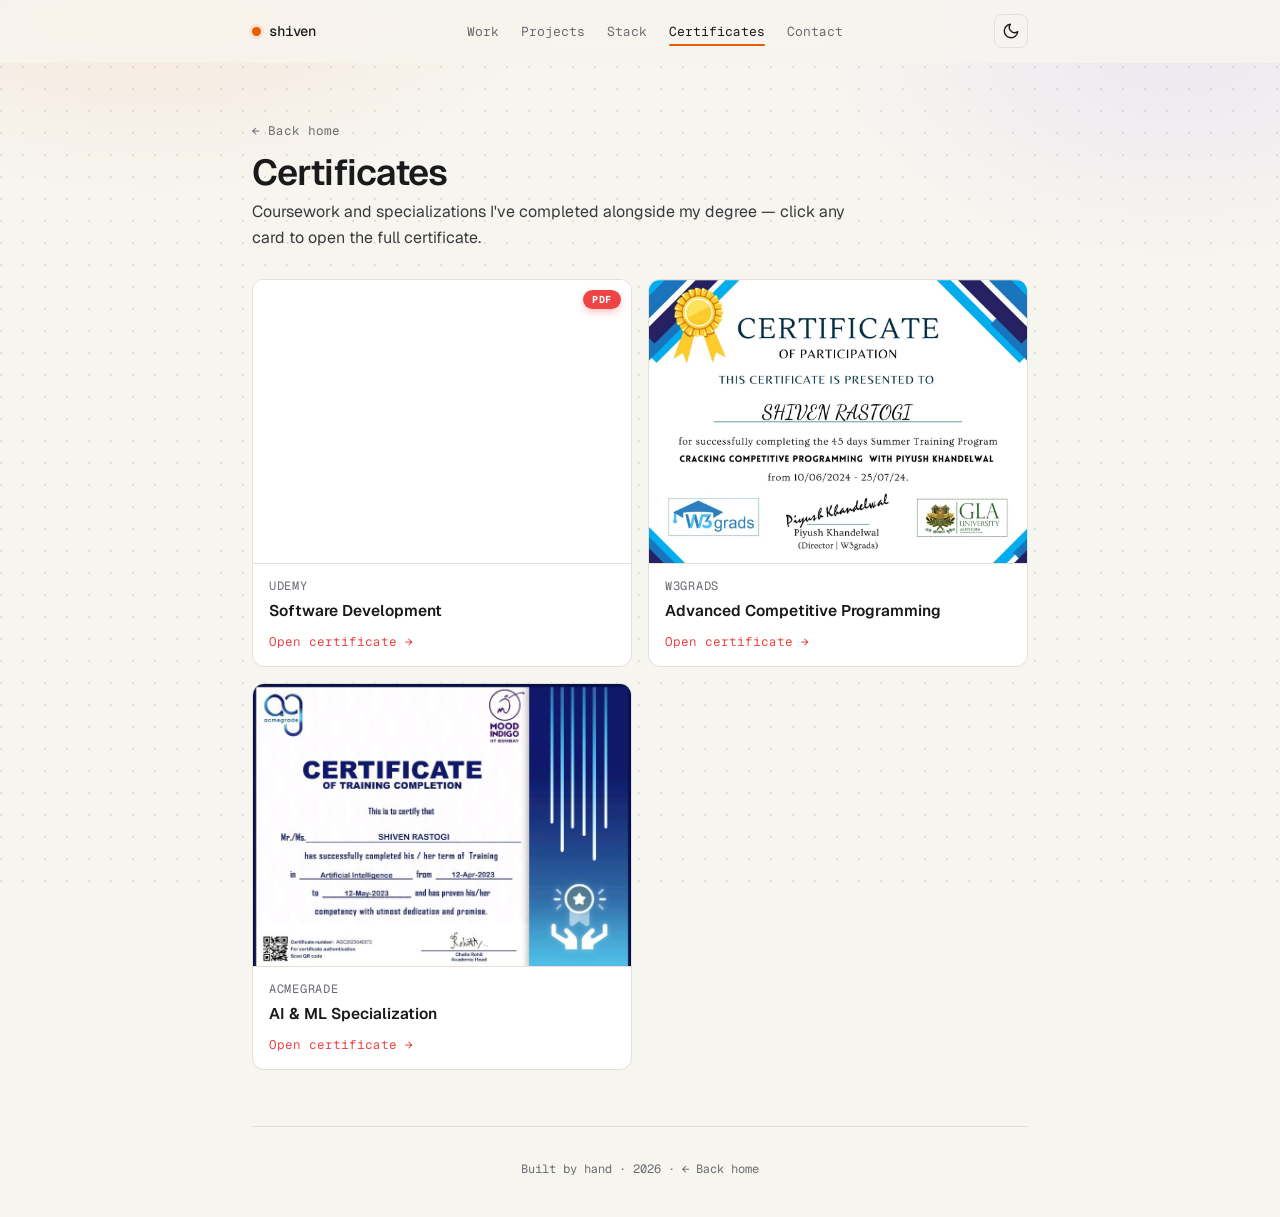
==== certifications.html @ 36516e18 "Base Portfolio Created" ====
<!doctype html>
<html lang="en">
<head>
  <meta charset="utf-8" />
  <meta name="viewport" content="width=device-width, initial-scale=1" />
  <title>Certificates — Shiven Rastogi</title>
  <meta name="description" content="Certificates earned by Shiven Rastogi." />
  <meta name="theme-color" content="#0c0c0e" />

  <link rel="icon" href="data:image/svg+xml,%3Csvg xmlns='http://www.w3.org/2000/svg' viewBox='0 0 64 64'%3E%3Crect width='64' height='64' rx='14' fill='%23e85d04'/%3E%3Ctext x='32' y='43' text-anchor='middle' font-family='-apple-system,Segoe UI,sans-serif' font-size='36' font-weight='700' fill='white'%3ES%3C/text%3E%3C/svg%3E" />

  <style>
    html { background-color: #f7f5f0; color-scheme: light; }
    html[data-theme="dark"] { background-color: #0c0c0e; color-scheme: dark; }
    body { visibility: hidden; }
    html.ready body { visibility: visible; }
  </style>
  <script>
    (function () {
      try {
        var saved = localStorage.getItem('shiven.theme');
        var sys = window.matchMedia('(prefers-color-scheme: dark)').matches;
        document.documentElement.setAttribute('data-theme', saved || (sys ? 'dark' : 'light'));
      } catch (e) {}
    })();
  </script>

  <link rel="preconnect" href="https://fonts.googleapis.com" />
  <link rel="preconnect" href="https://fonts.gstatic.com" crossorigin />
  <link href="https://fonts.googleapis.com/css2?family=Geist:wght@400;500;600;700&family=Geist+Mono:wght@400;500&display=swap" rel="stylesheet" />

  <link rel="stylesheet" href="styles.css" />
</head>
<body data-page="certifications">
  <a class="skip-link" href="#main">Skip to content</a>

  <header class="topbar">
    <div class="wrap-wide topbar-inner">
      <a class="brand" href="index.html" aria-label="Home">
        <span class="brand-dot" aria-hidden="true"></span>
        <span>shiven</span>
      </a>
      <nav id="topnav" class="topnav" aria-label="Primary">
        <a href="index.html#work">Work</a>
        <a href="projects.html">Projects</a>
        <a href="index.html#stack">Stack</a>
        <a href="certifications.html" class="active">Certificates</a>
        <a href="contact.html">Contact</a>
      </nav>
      <div class="topbar-end">
        <button id="navToggle" class="nav-toggle" aria-label="Toggle menu" aria-expanded="false" aria-controls="topnav" title="Menu">
          <svg class="icon-burger" viewBox="0 0 24 24" width="18" height="18" fill="none" stroke="currentColor" stroke-width="1.8" stroke-linecap="round" stroke-linejoin="round" aria-hidden="true"><line x1="3" y1="6" x2="21" y2="6"/><line x1="3" y1="12" x2="21" y2="12"/><line x1="3" y1="18" x2="21" y2="18"/></svg>
          <svg class="icon-close" viewBox="0 0 24 24" width="18" height="18" fill="none" stroke="currentColor" stroke-width="1.8" stroke-linecap="round" stroke-linejoin="round" aria-hidden="true"><line x1="18" y1="6" x2="6" y2="18"/><line x1="6" y1="6" x2="18" y2="18"/></svg>
        </button>
        <button id="themeToggle" class="theme-toggle" aria-label="Toggle theme">
          <svg class="icon-sun" viewBox="0 0 24 24" width="18" height="18" fill="none" stroke="currentColor" stroke-width="1.8" stroke-linecap="round" stroke-linejoin="round" aria-hidden="true"><circle cx="12" cy="12" r="4"/><path d="M12 2v2M12 20v2M4.93 4.93l1.41 1.41M17.66 17.66l1.41 1.41M2 12h2M20 12h2M4.93 19.07l1.41-1.41M17.66 6.34l1.41-1.41"/></svg>
          <svg class="icon-moon" viewBox="0 0 24 24" width="18" height="18" fill="none" stroke="currentColor" stroke-width="1.8" stroke-linecap="round" stroke-linejoin="round" aria-hidden="true"><path d="M21 12.79A9 9 0 1 1 11.21 3a7 7 0 0 0 9.79 9.79z"/></svg>
        </button>
      </div>
    </div>
  </header>

  <main id="main" class="wrap-wide">
    <section class="page-head">
      <a class="crumb" href="index.html">← Back home</a>
      <h1>Certificates</h1>
      <p class="lede">Coursework and specializations I've completed alongside my degree — click any card to open the full certificate.</p>
    </section>

    <section class="s-certs">
      <div class="cert-grid">

        <a class="cert-card reveal" href="Resume%26Certificates/Shiven--Udemy--SD.pdf" target="_blank" rel="noopener">
          <div class="cert-thumb cert-thumb-pdf">
            <iframe src="Resume%26Certificates/Shiven--Udemy--SD.pdf#toolbar=0&navpanes=0&scrollbar=0&view=FitH&page=1" title="Software Development certificate preview" tabindex="-1" aria-hidden="true"></iframe>
            <span class="cert-thumb-cover" aria-hidden="true"></span>
            <span class="cert-badge">PDF</span>
          </div>
          <div class="cert-body">
            <span class="cert-issuer">Udemy</span>
            <h3 class="cert-name">Software Development</h3>
            <span class="cert-link">Open certificate →</span>
          </div>
        </a>

        <a class="cert-card reveal" href="Resume%26Certificates/Shiven--W3Grads--CP.jpg" target="_blank" rel="noopener">
          <div class="cert-thumb">
            <img src="Resume%26Certificates/Shiven--W3Grads--CP.jpg" alt="W3Grads Advanced Competitive Programming certificate" loading="lazy"/>
          </div>
          <div class="cert-body">
            <span class="cert-issuer">W3Grads</span>
            <h3 class="cert-name">Advanced Competitive Programming</h3>
            <span class="cert-link">Open certificate →</span>
          </div>
        </a>

        <a class="cert-card reveal" href="Resume%26Certificates/Shiven--Acmegrade--ML.jpeg" target="_blank" rel="noopener">
          <div class="cert-thumb">
            <img src="Resume%26Certificates/Shiven--Acmegrade--ML.jpeg" alt="Acmegrade AI & ML Specialization certificate" loading="lazy"/>
          </div>
          <div class="cert-body">
            <span class="cert-issuer">Acmegrade</span>
            <h3 class="cert-name">AI &amp; ML Specialization</h3>
            <span class="cert-link">Open certificate →</span>
          </div>
        </a>

      </div>
    </section>

    <footer class="footer">
      <p>Built by hand · <span id="year"></span> · <a href="index.html">← Back home</a></p>
    </footer>
  </main>

  <div id="toast" class="toast" role="status" aria-live="polite"></div>
  <script src="script.js" defer></script>
</body>
</html>
---- styles.css ----
/* =========================================================
   Shiven Rastogi — portfolio
   Minimal, multi-page, color-conscious.
   ========================================================= */

:root {
  /* light theme */
  --bg:           #f7f5f0;
  --bg-soft:      #efece4;
  --fg:           #1a1a1d;
  --fg-soft:      #3a3a40;
  --muted:        #6b6b73;
  --rule:         #e3e0d7;
  --card:         #ffffff;
  --accent:       #e85d04;          /* warm coral-orange */
  --accent-soft:  rgba(232, 93, 4, 0.10);
  --selection:    rgba(232, 93, 4, 0.22);

  /* section accent palette */
  --c-about:      #e85d04;
  --c-work:       #3b82f6;          /* blue */
  --c-projects:   #10b981;          /* emerald */
  --c-stack:      #8b5cf6;          /* violet */
  --c-edu:        #ec4899;          /* pink */
  --c-achv:       #f59e0b;          /* amber */
  --c-gh:         #06b6d4;          /* cyan */
  --c-certs:      #ef4444;          /* red */
  --c-contact:    #14b8a6;          /* teal */

  --shadow-sm:    0 1px 0 rgba(0,0,0,0.04), 0 8px 20px -16px rgba(0,0,0,0.10);
  --shadow-md:    0 1px 0 rgba(0,0,0,0.04), 0 18px 36px -24px rgba(0,0,0,0.18);

  --font-sans:    'Geist', system-ui, -apple-system, 'Segoe UI', Roboto, sans-serif;
  --font-mono:    'Geist Mono', ui-monospace, SFMono-Regular, Menlo, monospace;

  --maxw:         720px;
  --maxw-wide:    820px;
  --radius:       12px;
  --t:            180ms cubic-bezier(.2,.7,.2,1);
}

html[data-theme="dark"] {
  --bg:           #0c0c0e;
  --bg-soft:      #15151a;
  --fg:           #f4f4f5;
  --fg-soft:      #d4d4d8;
  --muted:        #8b8b93;
  --rule:         #232327;
  --card:         #16161b;
  --accent:       #ff7a2a;
  --accent-soft:  rgba(255, 122, 42, 0.14);
  --selection:    rgba(255, 122, 42, 0.28);
}

* { box-sizing: border-box; }

html, body {
  margin: 0;
  padding: 0;
  background: var(--bg);
  color: var(--fg);
  font-family: var(--font-sans);
  font-feature-settings: "ss01", "cv11";
  -webkit-font-smoothing: antialiased;
  text-rendering: optimizeLegibility;
  scroll-behavior: smooth;
}

/* textured background: soft dotted grid + colored radial blobs in hero area */
body {
  background-image:
    radial-gradient(ellipse 700px 420px at 12% -6%, color-mix(in srgb, var(--c-about) 11%, transparent), transparent 60%),
    radial-gradient(ellipse 600px 380px at 92% 4%, color-mix(in srgb, var(--c-stack) 9%, transparent), transparent 60%),
    radial-gradient(circle at 1px 1px, var(--rule) 1px, transparent 1px);
  background-size: auto, auto, 22px 22px;
  background-attachment: fixed, fixed, fixed;
  background-position: top left, top right, 0 0;
}
html[data-theme="dark"] body {
  background-image:
    radial-gradient(ellipse 720px 420px at 10% -8%, color-mix(in srgb, var(--c-about) 14%, transparent), transparent 60%),
    radial-gradient(ellipse 640px 380px at 95% 6%, color-mix(in srgb, var(--c-stack) 12%, transparent), transparent 60%),
    radial-gradient(circle at 1px 1px, rgba(255,255,255,0.04) 1px, transparent 1px);
  background-size: auto, auto, 22px 22px;
  background-attachment: fixed, fixed, fixed;
}

::selection { background: var(--selection); color: var(--fg); }
img { max-width: 100%; display: block; }
a { color: inherit; text-decoration: none; }

.wrap     { max-width: var(--maxw);      margin: 0 auto; padding: 0 22px; }
.wrap-wide{ max-width: var(--maxw-wide); margin: 0 auto; padding: 0 22px; }

.skip-link {
  position: absolute; top: -40px; left: 8px;
  background: var(--accent); color: #fff;
  padding: 6px 10px; border-radius: 6px; font-size: 13px;
  z-index: 100;
}
.skip-link:focus { top: 8px; }

/* =========================================================
   topbar
   ========================================================= */
.topbar {
  position: sticky; top: 0; z-index: 50;
  background: color-mix(in srgb, var(--bg) 82%, transparent);
  backdrop-filter: saturate(160%) blur(12px);
  -webkit-backdrop-filter: saturate(160%) blur(12px);
  border-bottom: 1px solid transparent;
  transition: border-color var(--t), background var(--t);
}
.topbar.scrolled { border-bottom-color: var(--rule); }
.topbar-inner {
  display: flex; align-items: center; justify-content: space-between;
  padding-top: 14px; padding-bottom: 14px;
  gap: 18px;
}
.brand {
  display: inline-flex; align-items: center; gap: 8px;
  font-family: var(--font-mono); font-size: 14px; font-weight: 500;
  letter-spacing: -0.01em;
  color: var(--fg);
}
.brand-dot {
  width: 9px; height: 9px; border-radius: 50%;
  background: var(--accent);
  box-shadow: 0 0 0 3px var(--accent-soft);
}
.topnav {
  display: flex; gap: 22px;
  font-family: var(--font-mono); font-size: 13px;
  color: var(--muted);
}
.topnav a {
  position: relative;
  transition: color var(--t);
}
.topnav a:hover, .topnav a.active { color: var(--fg); }
.topnav a.active::after {
  content: ""; position: absolute; left: 0; right: 0; bottom: -6px;
  height: 2px; background: var(--accent); border-radius: 2px;
}

.topbar-end {
  display: flex;
  align-items: center;
  gap: 8px;
}
.theme-toggle,
.nav-toggle {
  width: 34px; height: 34px;
  display: inline-grid; place-items: center;
  background: transparent;
  border: 1px solid var(--rule);
  border-radius: 8px;
  color: var(--fg);
  cursor: pointer;
  transition: background var(--t), border-color var(--t), transform var(--t);
}
.theme-toggle:hover,
.nav-toggle:hover { background: var(--bg-soft); border-color: color-mix(in srgb, var(--fg) 20%, var(--rule)); }
.theme-toggle:active,
.nav-toggle:active { transform: scale(0.96); }
.theme-toggle .icon-sun  { display: none; }
.theme-toggle .icon-moon { display: block; }
html[data-theme="dark"] .theme-toggle .icon-sun  { display: block; }
html[data-theme="dark"] .theme-toggle .icon-moon { display: none; }

.nav-toggle { display: none; }
.nav-toggle .icon-close { display: none; }
.nav-toggle[aria-expanded="true"] .icon-burger { display: none; }
.nav-toggle[aria-expanded="true"] .icon-close { display: block; }

@media (max-width: 600px) {
  .nav-toggle { display: inline-grid; }
  .topnav {
    display: none;
    position: fixed;
    top: 60px;
    left: 0; right: 0;
    flex-direction: column;
    gap: 0;
    padding: 14px 22px 22px;
    font-size: 14px;
    background: color-mix(in srgb, var(--bg) 96%, transparent);
    backdrop-filter: saturate(160%) blur(14px);
    -webkit-backdrop-filter: saturate(160%) blur(14px);
    border-bottom: 1px solid var(--rule);
    box-shadow: 0 18px 36px -16px rgba(0,0,0,0.18);
    z-index: 49;
    animation: navDrop 200ms cubic-bezier(.2,.7,.2,1);
  }
  .topnav.open { display: flex; }
  .topnav a {
    padding: 14px 4px;
    color: var(--fg);
    font-size: 15px;
    border-bottom: 1px solid var(--rule);
  }
  .topnav a:last-child { border-bottom: 0; }
  .topnav a.active { color: var(--accent); }
  .topnav a.active::after { display: none; }
}
@keyframes navDrop {
  from { opacity: 0; transform: translateY(-6px); }
  to   { opacity: 1; transform: translateY(0); }
}

/* =========================================================
   hero
   ========================================================= */
.hero { padding: 56px 0 24px; }
.hero-row {
  display: flex; align-items: center; gap: 18px;
  margin-bottom: 18px;
}
.avatar {
  width: 86px; height: 86px; border-radius: 50%;
  border: 1px solid var(--rule);
  background: var(--bg-soft);
  object-fit: cover;
  transition: transform var(--t);
  box-shadow: 0 0 0 4px color-mix(in srgb, var(--accent) 8%, transparent);
}
.avatar:hover { transform: rotate(-3deg) scale(1.02); }
.hero-meta h1 {
  margin: 0 0 4px;
  font-family: var(--font-sans);
  font-size: clamp(30px, 4.4vw, 40px);
  font-weight: 600;
  letter-spacing: -0.025em;
  line-height: 1.05;
}
.hero-tag {
  margin: 0 0 6px;
  color: var(--fg-soft);
  font-size: 15.5px;
  line-height: 1.5;
}
.hero-tag em {
  font-style: normal;
  color: var(--accent);
  font-weight: 500;
}
.hero-loc {
  margin: 0;
  font-family: var(--font-mono);
  font-size: 12.5px;
  color: var(--muted);
  line-height: 1.6;
}
.status-live {
  display: inline-block;
  vertical-align: middle;
  margin-right: 7px;
  width: 7px; height: 7px; border-radius: 50%;
  background: #22c55e;
  box-shadow: 0 0 0 3px rgba(34, 197, 94, 0.18);
}
.hero-loc .ilink { white-space: nowrap; }

.hero-actions {
  list-style: none; padding: 0; margin: 18px 0 0;
  display: flex; flex-wrap: wrap; gap: 8px;
}
.btn {
  display: inline-flex; align-items: center; gap: 8px;
  padding: 8px 14px;
  border-radius: 999px;
  font-size: 13.5px;
  font-weight: 500;
  border: 1px solid var(--rule);
  background: var(--card);
  color: var(--fg);
  cursor: pointer;
  transition: background var(--t), border-color var(--t), transform var(--t), color var(--t);
}
.btn:hover { border-color: color-mix(in srgb, var(--fg) 30%, var(--rule)); transform: translateY(-1px); }
.btn:active { transform: translateY(0); }
.btn.primary {
  background: var(--fg);
  color: var(--bg);
  border-color: var(--fg);
}
.btn.primary:hover {
  background: var(--accent);
  border-color: var(--accent);
  color: #fff;
}
.btn.ghost { background: transparent; }
.btn.ghost:hover { background: var(--bg-soft); }

@media (max-width: 540px) {
  .hero-actions { gap: 6px; flex-wrap: nowrap; }
  .hero-actions .btn {
    padding: 8px 12px;
    font-size: 12.5px;
    gap: 6px;
  }
  .hero-actions .btn-icon {
    padding: 8px;
    width: 36px; height: 36px;
    justify-content: center;
  }
  .hero-actions .btn-icon .btn-label { display: none; }
}
@media (max-width: 360px) {
  .hero-actions .btn { padding: 7px 10px; font-size: 12px; }
}

/* =========================================================
   sections
   ========================================================= */
.rule {
  border: 0;
  border-top: 1px solid var(--rule);
  margin: 52px 0;
}
.section { scroll-margin-top: 80px; }
.sect-head {
  display: flex; align-items: baseline; justify-content: space-between;
  margin-bottom: 20px;
  gap: 12px;
}
.sect-head h2 {
  font-family: var(--font-sans);
  font-size: 18px;
  font-weight: 600;
  letter-spacing: -0.015em;
  margin: 0;
  color: var(--fg);
  display: inline-flex; align-items: center; gap: 10px;
}
.sect-head h2::before {
  content: "";
  width: 9px; height: 9px; border-radius: 50%;
  background: var(--sect-color, var(--accent));
  box-shadow: 0 0 0 3px color-mix(in srgb, var(--sect-color, var(--accent)) 18%, transparent);
}
.sect-meta {
  font-family: var(--font-mono);
  font-size: 12px;
  color: var(--muted);
}
.sect-meta a { color: var(--muted); }
.sect-meta a:hover { color: var(--fg); }

/* per-section accent */
.s-about     { --sect-color: var(--c-about); }
.s-work      { --sect-color: var(--c-work); }
.s-projects  { --sect-color: var(--c-projects); }
.s-stack     { --sect-color: var(--c-stack); }
.s-edu       { --sect-color: var(--c-edu); }
.s-achv      { --sect-color: var(--c-achv); }
.s-gh        { --sect-color: var(--c-gh); }
.s-certs     { --sect-color: var(--c-certs); }
.s-contact   { --sect-color: var(--c-contact); }

/* =========================================================
   about
   ========================================================= */
.about-body p {
  margin: 0 0 14px;
  font-size: 16px;
  line-height: 1.75;
  color: var(--fg-soft);
}
.about-body p:last-child { margin-bottom: 0; }
.about-body strong { color: var(--fg); font-weight: 600; }
.about-greet {
  font-size: 18px;
  font-weight: 600;
  color: var(--fg);
  margin-bottom: 14px !important;
}

/* =========================================================
   entries (work / projects / education)
   ========================================================= */
.entry {
  display: grid;
  grid-template-columns: 46px 1fr;
  gap: 14px;
  padding: 14px 0;
  border-radius: var(--radius);
  transition: background var(--t);
}
.entry + .entry { border-top: 1px dashed var(--rule); padding-top: 18px; margin-top: 4px; }

/* CRISP company / project marker (styled initial, no blur) */
.mark {
  width: 40px; height: 40px;
  border-radius: 10px;
  background: var(--mark-bg, var(--bg-soft));
  border: 1px solid var(--rule);
  color: var(--mark-fg, var(--accent));
  display: inline-grid; place-items: center;
  font-family: var(--font-mono);
  font-weight: 600;
  font-size: 16px;
  letter-spacing: -0.02em;
  position: relative;
  overflow: hidden;
  box-shadow: var(--shadow-sm);
}
.mark.has-img img {
  width: 100%; height: 100%;
  object-fit: cover;
}
.mark .mark-letter { z-index: 1; }
.m-nile     { --mark-bg: #1e3a8a;       --mark-fg: #ffffff; }
.m-yantra   { --mark-bg: #5b21b6;       --mark-fg: #ffffff; }
.m-gla      { --mark-bg: #be123c;       --mark-fg: #ffffff; }
.m-host     { --mark-bg: #fef3c7;       --mark-fg: #b45309; }
.m-music    { --mark-bg: #ecfccb;       --mark-fg: #4d7c0f; }
.m-hack     { --mark-bg: #ede9fe;       --mark-fg: #6d28d9; }
.m-udemy    { --mark-bg: #f5e1ff;       --mark-fg: #a435f0; }
.m-w3       { --mark-bg: #dbeafe;       --mark-fg: #1d4ed8; }
.m-acme     { --mark-bg: #ffedd5;       --mark-fg: #c2410c; }
html[data-theme="dark"] .m-host  { --mark-bg: #422006; --mark-fg: #fbbf24; }
html[data-theme="dark"] .m-music { --mark-bg: #1a2e05; --mark-fg: #a3e635; }
html[data-theme="dark"] .m-hack  { --mark-bg: #2e1065; --mark-fg: #c4b5fd; }
html[data-theme="dark"] .m-udemy { --mark-bg: #3b0764; --mark-fg: #d8b4fe; }
html[data-theme="dark"] .m-w3    { --mark-bg: #1e3a8a; --mark-fg: #93c5fd; }
html[data-theme="dark"] .m-acme  { --mark-bg: #431407; --mark-fg: #fdba74; }

.entry-body { min-width: 0; }
.entry-head {
  display: flex; align-items: baseline; justify-content: space-between;
  gap: 12px; flex-wrap: wrap;
  margin-bottom: 4px;
}
.entry-head h3 {
  margin: 0;
  font-size: 15.5px;
  font-weight: 600;
  letter-spacing: -0.01em;
}
.entry-head .at {
  font-weight: 400;
  color: var(--muted);
}
.entry-head .when {
  font-family: var(--font-mono);
  font-size: 12px;
  color: var(--muted);
  white-space: nowrap;
}
.entry-body p {
  margin: 4px 0 0;
  color: var(--fg-soft);
  font-size: 14.5px;
  line-height: 1.65;
}
.entry-body .role-meta {
  font-family: var(--font-mono);
  font-size: 12.5px;
  color: var(--muted);
  margin-top: 2px;
}
.entry.compact { padding: 8px 0; }

/* =========================================================
   inline links
   ========================================================= */
.ilink {
  color: var(--fg);
  text-decoration: none;
  background-image: linear-gradient(var(--accent), var(--accent));
  background-position: 0 100%;
  background-repeat: no-repeat;
  background-size: 100% 1px;
  transition: background-size var(--t), color var(--t);
}
.ilink:hover {
  color: var(--accent);
  background-size: 100% 2px;
}
.ilink.ext {
  background: none;
  color: var(--muted);
  font-size: 0.85em;
  margin-left: 4px;
  padding: 0 4px;
  border-radius: 4px;
  transition: color var(--t), background var(--t);
}
.ilink.ext:hover { color: var(--accent); background: var(--accent-soft); }

.see-all {
  display: inline-flex; align-items: center; gap: 6px;
  font-family: var(--font-mono);
  font-size: 12.5px;
  color: var(--muted);
  transition: color var(--t), gap var(--t);
}
.see-all:hover { color: var(--fg); gap: 10px; }

/* =========================================================
   stack
   ========================================================= */
.stack-group + .stack-group { margin-top: 22px; }
.stack-title {
  font-family: var(--font-mono);
  font-size: 12px;
  font-weight: 500;
  color: var(--muted);
  margin: 0 0 10px;
  letter-spacing: 0.02em;
}
.logos {
  list-style: none; padding: 0; margin: 0;
  display: flex; flex-wrap: wrap; gap: 8px;
}
.logos li {
  display: inline-flex; align-items: center; gap: 8px;
  padding: 6px 12px;
  background: var(--card);
  border: 1px solid var(--rule);
  border-radius: 999px;
  font-size: 13px;
  color: var(--fg-soft);
  transition: border-color var(--t), color var(--t), transform var(--t), background var(--t);
}
.logos li:hover {
  border-color: color-mix(in srgb, var(--c-stack) 50%, var(--rule));
  color: var(--fg);
  transform: translateY(-1px);
  background: color-mix(in srgb, var(--c-stack) 6%, var(--card));
}
.logos img { width: 18px; height: 18px; }
.logos .text-logo {
  display: inline-grid; place-items: center;
  min-width: 26px; height: 16px; padding: 0 5px;
  border-radius: 4px;
  font-family: var(--font-mono);
  font-size: 9.5px;
  font-weight: 700;
  letter-spacing: 0.02em;
  color: #fff;
}
html[data-theme="dark"] .logos li img[src*="000000"],
html[data-theme="dark"] .logos li img[src*="181717"],
html[data-theme="dark"] .logos li img[src*="1C3C3C"] {
  filter: invert(1) hue-rotate(180deg) brightness(1.2);
}

.concepts {
  color: var(--fg-soft);
  font-size: 14.5px;
  line-height: 1.85;
  margin: 0;
}

/* =========================================================
   achievements
   ========================================================= */
.achv {
  list-style: none; padding: 0; margin: 0;
  display: flex; flex-direction: column; gap: 12px;
}
.achv li {
  display: flex; align-items: flex-start; gap: 12px;
  font-size: 14.5px;
  color: var(--fg-soft);
  line-height: 1.6;
  padding: 12px 14px;
  background: var(--card);
  border: 1px solid var(--rule);
  border-radius: var(--radius);
  transition: border-color var(--t), transform var(--t);
}
.achv li:hover {
  border-color: color-mix(in srgb, var(--c-achv) 50%, var(--rule));
  transform: translateY(-1px);
}
.achv .bullet {
  flex: none;
  width: 24px; height: 24px;
  border-radius: 6px;
  background: color-mix(in srgb, var(--c-achv) 14%, transparent);
  color: var(--c-achv);
  display: inline-grid; place-items: center;
  font-size: 11px;
}

/* =========================================================
   github chart
   ========================================================= */
.gh-chart {
  display: block;
  padding: 16px;
  background: var(--card);
  border: 1px solid var(--rule);
  border-radius: var(--radius);
  transition: border-color var(--t), transform var(--t);
}
.gh-chart:hover {
  border-color: color-mix(in srgb, var(--c-gh) 50%, var(--rule));
  transform: translateY(-1px);
}
.gh-chart img {
  width: 100%;
  height: auto;
}
html[data-theme="dark"] .gh-chart img {
  filter: invert(0.92) hue-rotate(180deg) brightness(0.95);
}

/* =========================================================
   contact (also used on contact.html)
   ========================================================= */
.contact-grid {
  display: grid;
  grid-template-columns: 1fr 1fr;
  gap: 12px;
}
@media (max-width: 560px) {
  .contact-grid { grid-template-columns: 1fr; }
}
.contact-card {
  display: grid;
  grid-template-columns: 40px 1fr;
  gap: 12px;
  align-items: center;
  padding: 14px 16px;
  background: var(--card);
  border: 1px solid var(--rule);
  border-radius: var(--radius);
  color: var(--fg);
  transition: border-color var(--t), transform var(--t), background var(--t);
}
.contact-card:hover {
  border-color: color-mix(in srgb, var(--card-color, var(--c-contact)) 60%, var(--rule));
  transform: translateY(-2px);
  background: color-mix(in srgb, var(--card-color, var(--c-contact)) 5%, var(--card));
}
.contact-card .ico {
  width: 38px; height: 38px;
  border-radius: 10px;
  display: inline-grid; place-items: center;
  background: color-mix(in srgb, var(--card-color, var(--c-contact)) 14%, transparent);
  color: var(--card-color, var(--c-contact));
}
.contact-card .k {
  font-family: var(--font-mono);
  font-size: 11.5px;
  color: var(--muted);
  text-transform: uppercase;
  letter-spacing: 0.06em;
  display: block;
}
.contact-card .v {
  font-size: 14.5px;
  font-weight: 500;
  color: var(--fg);
  word-break: break-word;
}
.cc-email   { --card-color: #14b8a6; }
.cc-phone   { --card-color: #f59e0b; }
.cc-gh      { --card-color: #6366f1; }
.cc-li      { --card-color: #0a66c2; }
.cc-resume  { --card-color: #e85d04; }

.contact-intro {
  font-size: 16px;
  line-height: 1.7;
  color: var(--fg-soft);
  margin: 0 0 22px;
}

/* =========================================================
   certifications page
   ========================================================= */
.cert-grid {
  display: grid;
  grid-template-columns: repeat(auto-fit, minmax(260px, 1fr));
  gap: 16px;
}
.cert-card {
  background: var(--card);
  border: 1px solid var(--rule);
  border-radius: var(--radius);
  overflow: hidden;
  transition: border-color var(--t), transform var(--t);
  display: flex; flex-direction: column;
}
.cert-card:hover {
  border-color: color-mix(in srgb, var(--c-certs) 50%, var(--rule));
  transform: translateY(-2px);
}
.cert-thumb {
  aspect-ratio: 4 / 3;
  background: var(--bg-soft);
  display: grid; place-items: center;
  overflow: hidden;
  border-bottom: 1px solid var(--rule);
  position: relative;
}
.cert-thumb img { width: 100%; height: 100%; object-fit: cover; }
.cert-pdf {
  font-family: var(--font-mono);
  font-size: 12px;
  color: var(--muted);
  display: inline-flex; align-items: center; gap: 8px;
}
.cert-thumb-pdf {
  background: #ffffff;
}
.cert-thumb-pdf iframe {
  position: absolute;
  inset: 0;
  width: 100%;
  height: 100%;
  border: 0;
  background: #ffffff;
  pointer-events: none;
  display: block;
}
.cert-thumb-cover {
  position: absolute;
  inset: 0;
  z-index: 2;
  cursor: pointer;
  background: transparent;
  transition: background var(--t);
}
.cert-card:hover .cert-thumb-cover {
  background: linear-gradient(180deg, transparent 60%, color-mix(in srgb, var(--c-certs) 12%, transparent));
}
.cert-badge {
  position: absolute;
  top: 10px;
  right: 10px;
  z-index: 3;
  background: var(--c-certs);
  color: #ffffff;
  font-family: var(--font-mono);
  font-size: 10px;
  font-weight: 700;
  padding: 3px 9px;
  border-radius: 999px;
  letter-spacing: 0.06em;
  box-shadow: 0 4px 10px -2px rgba(239, 68, 68, 0.4);
}
.cert-body {
  padding: 14px 16px 16px;
  display: flex; flex-direction: column; gap: 6px;
}
.cert-issuer {
  font-family: var(--font-mono);
  font-size: 12px;
  color: var(--muted);
  text-transform: uppercase;
  letter-spacing: 0.06em;
}
.cert-name {
  font-size: 15.5px;
  font-weight: 600;
  color: var(--fg);
  margin: 0;
}
.cert-link {
  margin-top: 6px;
  font-family: var(--font-mono);
  font-size: 12.5px;
  color: var(--c-certs);
  display: inline-flex; align-items: center; gap: 6px;
  transition: gap var(--t);
}
.cert-link:hover { gap: 10px; }

/* =========================================================
   projects page (detailed cards)
   ========================================================= */
.proj-list {
  display: flex; flex-direction: column; gap: 14px;
}
.proj-card {
  background: var(--card);
  border: 1px solid var(--rule);
  border-radius: var(--radius);
  padding: 20px;
  transition: border-color var(--t), transform var(--t);
}
.proj-card:hover {
  border-color: color-mix(in srgb, var(--c-projects) 50%, var(--rule));
  transform: translateY(-2px);
}
.proj-card-head {
  display: flex; align-items: center; justify-content: space-between;
  gap: 14px;
  margin-bottom: 8px;
}
.proj-card-title {
  display: flex; align-items: center; gap: 12px;
}
.proj-card-title h3 {
  margin: 0;
  font-size: 17px;
  font-weight: 600;
  letter-spacing: -0.01em;
}
.proj-tags {
  display: flex; flex-wrap: wrap; gap: 6px;
  margin: 10px 0 0;
}
.proj-tags span {
  font-family: var(--font-mono);
  font-size: 11.5px;
  color: var(--muted);
  background: var(--bg-soft);
  border: 1px solid var(--rule);
  border-radius: 999px;
  padding: 3px 9px;
}
.proj-card p {
  margin: 6px 0 0;
  font-size: 14.5px;
  line-height: 1.7;
  color: var(--fg-soft);
}
.proj-actions {
  display: flex; gap: 8px;
  margin-top: 14px;
}

/* =========================================================
   footer
   ========================================================= */
.footer {
  margin: 56px 0 40px;
  padding-top: 22px;
  border-top: 1px solid var(--rule);
  text-align: center;
  font-family: var(--font-mono);
  font-size: 12px;
  color: var(--muted);
}
.footer a { color: var(--muted); }
.footer a:hover { color: var(--fg); }

/* =========================================================
   reveal on scroll
   ========================================================= */
.reveal {
  opacity: 0;
  transform: translateY(10px);
  transition: opacity 600ms ease, transform 600ms cubic-bezier(.2,.7,.2,1);
}
.reveal.in { opacity: 1; transform: translateY(0); }
@media (prefers-reduced-motion: reduce) {
  *, *::before, *::after { transition: none !important; animation: none !important; }
  .reveal { opacity: 1; transform: none; }
  html { scroll-behavior: auto; }
}

/* =========================================================
   toast
   ========================================================= */
.toast {
  position: fixed;
  left: 50%;
  bottom: 28px;
  transform: translate(-50%, 12px);
  background: var(--fg);
  color: var(--bg);
  padding: 9px 16px;
  border-radius: 999px;
  font-size: 13px;
  font-family: var(--font-mono);
  opacity: 0;
  pointer-events: none;
  transition: opacity 220ms ease, transform 220ms ease;
  z-index: 200;
  box-shadow: var(--shadow-md);
}
.toast.show { opacity: 1; transform: translate(-50%, 0); }

/* =========================================================
   resume modal
   ========================================================= */
.modal-backdrop {
  position: fixed; inset: 0;
  background: rgba(8, 8, 12, 0.62);
  backdrop-filter: blur(8px) saturate(140%);
  -webkit-backdrop-filter: blur(8px) saturate(140%);
  z-index: 1000;
  display: flex; align-items: center; justify-content: center;
  padding: 24px;
  opacity: 0;
  pointer-events: none;
  transition: opacity 200ms ease;
}
.modal-backdrop.open {
  opacity: 1;
  pointer-events: auto;
}
.modal {
  width: 100%;
  max-width: 960px;
  height: min(90vh, 1100px);
  background: var(--bg);
  border: 1px solid var(--rule);
  border-radius: 16px;
  box-shadow: 0 40px 100px -30px rgba(0, 0, 0, 0.55);
  display: flex; flex-direction: column;
  overflow: hidden;
  transform: translateY(14px) scale(0.985);
  transition: transform 240ms cubic-bezier(.2,.7,.2,1);
}
.modal-backdrop.open .modal { transform: translateY(0) scale(1); }
.modal-head {
  display: flex; align-items: center; justify-content: space-between;
  gap: 12px;
  padding: 12px 14px 12px 18px;
  border-bottom: 1px solid var(--rule);
  background: var(--bg);
}
.modal-title {
  display: inline-flex; align-items: center; gap: 10px;
  font-size: 14px;
  font-weight: 600;
  color: var(--fg);
}
.modal-title .pdf-pill {
  display: inline-grid; place-items: center;
  background: color-mix(in srgb, var(--accent) 14%, transparent);
  color: var(--accent);
  font-family: var(--font-mono);
  font-size: 10.5px;
  padding: 2px 8px;
  border-radius: 999px;
  letter-spacing: 0.04em;
}
.modal-actions { display: inline-flex; gap: 8px; align-items: center; }
.modal-actions .btn { padding: 7px 12px; font-size: 13px; }
.modal-close {
  width: 34px; height: 34px;
  background: transparent;
  border: 1px solid var(--rule);
  border-radius: 8px;
  display: inline-grid; place-items: center;
  cursor: pointer;
  color: var(--fg);
  transition: background var(--t), border-color var(--t), transform var(--t);
}
.modal-close:hover {
  background: var(--bg-soft);
  border-color: color-mix(in srgb, var(--fg) 30%, var(--rule));
}
.modal-close:active { transform: scale(0.94); }
.modal-body {
  flex: 1;
  background: var(--bg-soft);
  overflow: hidden;
  position: relative;
}
.modal-body iframe,
.modal-body object {
  width: 100%; height: 100%;
  border: 0;
  display: block;
}
.modal-fallback {
  position: absolute; inset: 0;
  display: none;
  flex-direction: column; align-items: center; justify-content: center;
  gap: 12px;
  text-align: center;
  padding: 24px;
  color: var(--fg-soft);
  font-size: 14px;
}
body.modal-open { overflow: hidden; }

@media (max-width: 640px) {
  .modal { height: 92vh; border-radius: 14px; }
  .modal-actions .btn span.hide-sm { display: none; }
}

/* =========================================================
   page header (for sub-pages)
   ========================================================= */
.page-head {
  padding: 56px 0 28px;
}
.page-head .crumb {
  font-family: var(--font-mono);
  font-size: 12.5px;
  color: var(--muted);
  margin-bottom: 14px;
  display: inline-flex; align-items: center; gap: 6px;
  transition: gap var(--t);
}
.page-head .crumb:hover { gap: 10px; color: var(--fg); }
.page-head h1 {
  margin: 0 0 6px;
  font-size: clamp(28px, 4vw, 36px);
  font-weight: 600;
  letter-spacing: -0.025em;
  line-height: 1.1;
}
.page-head .lede {
  margin: 0;
  color: var(--fg-soft);
  font-size: 16px;
  line-height: 1.65;
  max-width: 56ch;
}
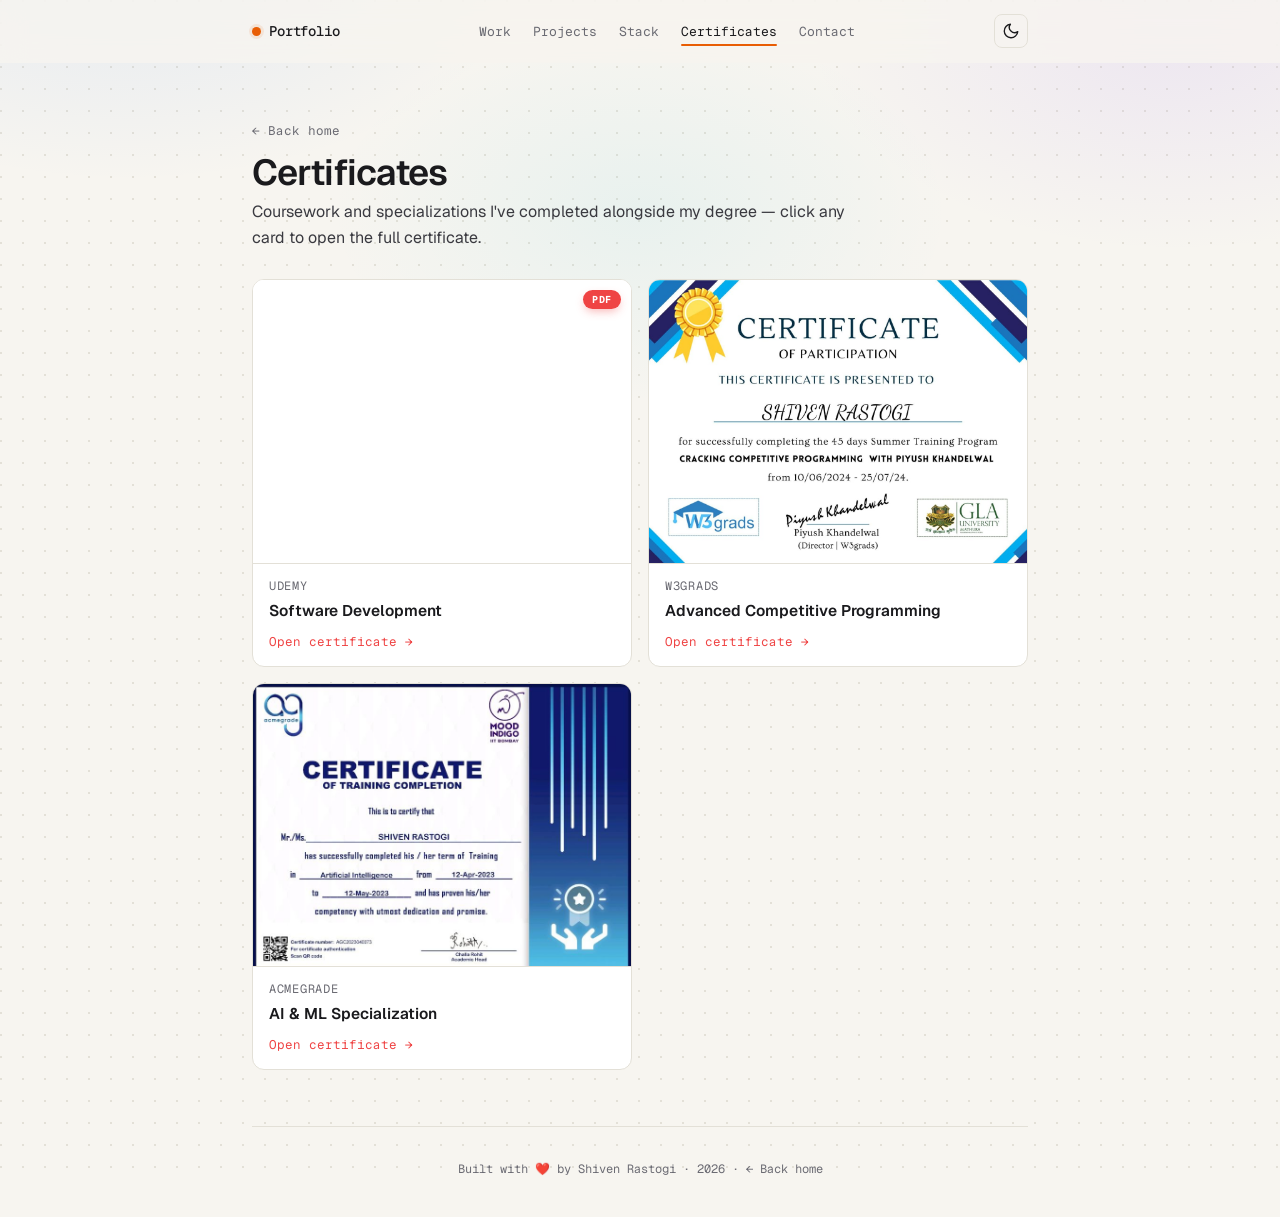
==== commit fa993fe0: "Update|Enhanced UX" ====
--- a/certifications.html
+++ b/certifications.html
@@ -5,16 +5,18 @@
   <meta name="viewport" content="width=device-width, initial-scale=1" />
   <title>Certificates — Shiven Rastogi</title>
   <meta name="description" content="Certificates earned by Shiven Rastogi." />
-  <meta name="theme-color" content="#0c0c0e" />
+  <meta name="theme-color" content="#0a1124" />
 
   <link rel="icon" href="data:image/svg+xml,%3Csvg xmlns='http://www.w3.org/2000/svg' viewBox='0 0 64 64'%3E%3Crect width='64' height='64' rx='14' fill='%23e85d04'/%3E%3Ctext x='32' y='43' text-anchor='middle' font-family='-apple-system,Segoe UI,sans-serif' font-size='36' font-weight='700' fill='white'%3ES%3C/text%3E%3C/svg%3E" />
 
   <style>
     html { background-color: #f7f5f0; color-scheme: light; }
-    html[data-theme="dark"] { background-color: #0c0c0e; color-scheme: dark; }
-    body { visibility: hidden; }
-    html.ready body { visibility: visible; }
+    html[data-theme="dark"] { background-color: #0a1124; color-scheme: dark; }
   </style>
+
+  <link rel="prefetch" href="index.html" />
+  <link rel="prefetch" href="projects.html" />
+  <link rel="prefetch" href="contact.html" />
   <script>
     (function () {
       try {
@@ -38,7 +40,7 @@
     <div class="wrap-wide topbar-inner">
       <a class="brand" href="index.html" aria-label="Home">
         <span class="brand-dot" aria-hidden="true"></span>
-        <span>shiven</span>
+        <span>Portfolio</span>
       </a>
       <nav id="topnav" class="topnav" aria-label="Primary">
         <a href="index.html#work">Work</a>
@@ -72,7 +74,7 @@
 
         <a class="cert-card reveal" href="Resume%26Certificates/Shiven--Udemy--SD.pdf" target="_blank" rel="noopener">
           <div class="cert-thumb cert-thumb-pdf">
-            <iframe src="Resume%26Certificates/Shiven--Udemy--SD.pdf#toolbar=0&navpanes=0&scrollbar=0&view=FitH&page=1" title="Software Development certificate preview" tabindex="-1" aria-hidden="true"></iframe>
+            <iframe src="Resume%26Certificates/Shiven--Udemy--SD.pdf#toolbar=0&navpanes=0&scrollbar=0&view=FitH&page=1" title="Software Development certificate preview" tabindex="-1" aria-hidden="true" loading="lazy"></iframe>
             <span class="cert-thumb-cover" aria-hidden="true"></span>
             <span class="cert-badge">PDF</span>
           </div>
@@ -109,7 +111,7 @@
     </section>
 
     <footer class="footer">
-      <p>Built by hand · <span id="year"></span> · <a href="index.html">← Back home</a></p>
+      <p>Built with ❤️ by Shiven Rastogi · <span id="year"></span> · <a href="index.html">← Back home</a></p>
     </footer>
   </main>
 
--- a/styles.css
+++ b/styles.css
@@ -40,16 +40,16 @@
 }
 
 html[data-theme="dark"] {
-  --bg:           #0c0c0e;
-  --bg-soft:      #15151a;
-  --fg:           #f4f4f5;
-  --fg-soft:      #d4d4d8;
-  --muted:        #8b8b93;
-  --rule:         #232327;
-  --card:         #16161b;
-  --accent:       #ff7a2a;
-  --accent-soft:  rgba(255, 122, 42, 0.14);
-  --selection:    rgba(255, 122, 42, 0.28);
+  --bg:           #0a1124;       /* deep navy */
+  --bg-soft:      #131c38;       /* elevated navy */
+  --fg:           #e8ecf6;
+  --fg-soft:      #c8d2e6;
+  --muted:        #8a96b0;
+  --rule:         #1f2a48;
+  --card:         #131c38;
+  --accent:       #ff8a3d;
+  --accent-soft:  rgba(255, 138, 61, 0.14);
+  --selection:    rgba(255, 138, 61, 0.28);
 }
 
 * { box-sizing: border-box; }
@@ -69,20 +69,23 @@
 /* textured background: soft dotted grid + colored radial blobs in hero area */
 body {
   background-image:
-    radial-gradient(ellipse 700px 420px at 12% -6%, color-mix(in srgb, var(--c-about) 11%, transparent), transparent 60%),
-    radial-gradient(ellipse 600px 380px at 92% 4%, color-mix(in srgb, var(--c-stack) 9%, transparent), transparent 60%),
+    radial-gradient(ellipse 700px 420px at 10% -6%, color-mix(in srgb, var(--c-work) 11%, transparent), transparent 60%),
+    radial-gradient(ellipse 620px 380px at 92% 2%, color-mix(in srgb, var(--c-stack) 10%, transparent), transparent 60%),
+    radial-gradient(ellipse 520px 320px at 50% 18%, color-mix(in srgb, var(--c-gh) 6%, transparent), transparent 60%),
     radial-gradient(circle at 1px 1px, var(--rule) 1px, transparent 1px);
-  background-size: auto, auto, 22px 22px;
-  background-attachment: fixed, fixed, fixed;
-  background-position: top left, top right, 0 0;
+  background-size: auto, auto, auto, 22px 22px;
+  background-position: top left, top right, top center, 0 0;
+  background-repeat: no-repeat, no-repeat, no-repeat, repeat;
 }
 html[data-theme="dark"] body {
   background-image:
-    radial-gradient(ellipse 720px 420px at 10% -8%, color-mix(in srgb, var(--c-about) 14%, transparent), transparent 60%),
-    radial-gradient(ellipse 640px 380px at 95% 6%, color-mix(in srgb, var(--c-stack) 12%, transparent), transparent 60%),
-    radial-gradient(circle at 1px 1px, rgba(255,255,255,0.04) 1px, transparent 1px);
-  background-size: auto, auto, 22px 22px;
-  background-attachment: fixed, fixed, fixed;
+    radial-gradient(ellipse 760px 440px at 8% -8%, color-mix(in srgb, var(--c-work) 26%, transparent), transparent 60%),
+    radial-gradient(ellipse 680px 400px at 96% 4%, color-mix(in srgb, var(--c-stack) 22%, transparent), transparent 60%),
+    radial-gradient(ellipse 540px 340px at 50% 22%, color-mix(in srgb, var(--c-gh) 14%, transparent), transparent 60%),
+    radial-gradient(circle at 1px 1px, rgba(255,255,255,0.045) 1px, transparent 1px);
+  background-size: auto, auto, auto, 22px 22px;
+  background-position: top left, top right, top center, 0 0;
+  background-repeat: no-repeat, no-repeat, no-repeat, repeat;
 }
 
 ::selection { background: var(--selection); color: var(--fg); }
@@ -222,7 +225,10 @@
   background: var(--bg-soft);
   object-fit: cover;
   transition: transform var(--t);
-  box-shadow: 0 0 0 4px color-mix(in srgb, var(--accent) 8%, transparent);
+  box-shadow: 0 0 0 4px color-mix(in srgb, var(--c-work) 14%, transparent);
+}
+html[data-theme="dark"] .avatar {
+  box-shadow: 0 0 0 4px color-mix(in srgb, var(--c-work) 22%, transparent);
 }
 .avatar:hover { transform: rotate(-3deg) scale(1.02); }
 .hero-meta h1 {
@@ -405,11 +411,26 @@
   overflow: hidden;
   box-shadow: var(--shadow-sm);
 }
+.mark.has-img {
+  background: #ffffff;
+  padding: 4px;
+  border-color: color-mix(in srgb, #000 8%, var(--rule));
+}
 .mark.has-img img {
   width: 100%; height: 100%;
-  object-fit: cover;
+  object-fit: contain;
+  display: block;
+}
+html[data-theme="dark"] .mark.has-img {
+  background: #f6f7fb;
+  border-color: rgba(255,255,255,0.08);
 }
 .mark .mark-letter { z-index: 1; }
+.mark > svg {
+  width: 20px; height: 20px;
+  color: var(--mark-fg, var(--accent));
+  z-index: 1;
+}
 .m-nile     { --mark-bg: #1e3a8a;       --mark-fg: #ffffff; }
 .m-yantra   { --mark-bg: #5b21b6;       --mark-fg: #ffffff; }
 .m-gla      { --mark-bg: #be123c;       --mark-fg: #ffffff; }
@@ -468,16 +489,9 @@
 .ilink {
   color: var(--fg);
   text-decoration: none;
-  background-image: linear-gradient(var(--accent), var(--accent));
-  background-position: 0 100%;
-  background-repeat: no-repeat;
-  background-size: 100% 1px;
-  transition: background-size var(--t), color var(--t);
-}
-.ilink:hover {
-  color: var(--accent);
-  background-size: 100% 2px;
-}
+  transition: color var(--t);
+}
+.ilink:hover { color: var(--accent); }
 .ilink.ext {
   background: none;
   color: var(--muted);
@@ -604,9 +618,14 @@
 .gh-chart img {
   width: 100%;
   height: auto;
+  border-radius: 4px;
+}
+html[data-theme="dark"] .gh-chart {
+  background: #0d1117;
+  border-color: #1f2a48;
 }
 html[data-theme="dark"] .gh-chart img {
-  filter: invert(0.92) hue-rotate(180deg) brightness(0.95);
+  filter: invert(0.86) hue-rotate(180deg) saturate(1.25);
 }
 
 /* =========================================================
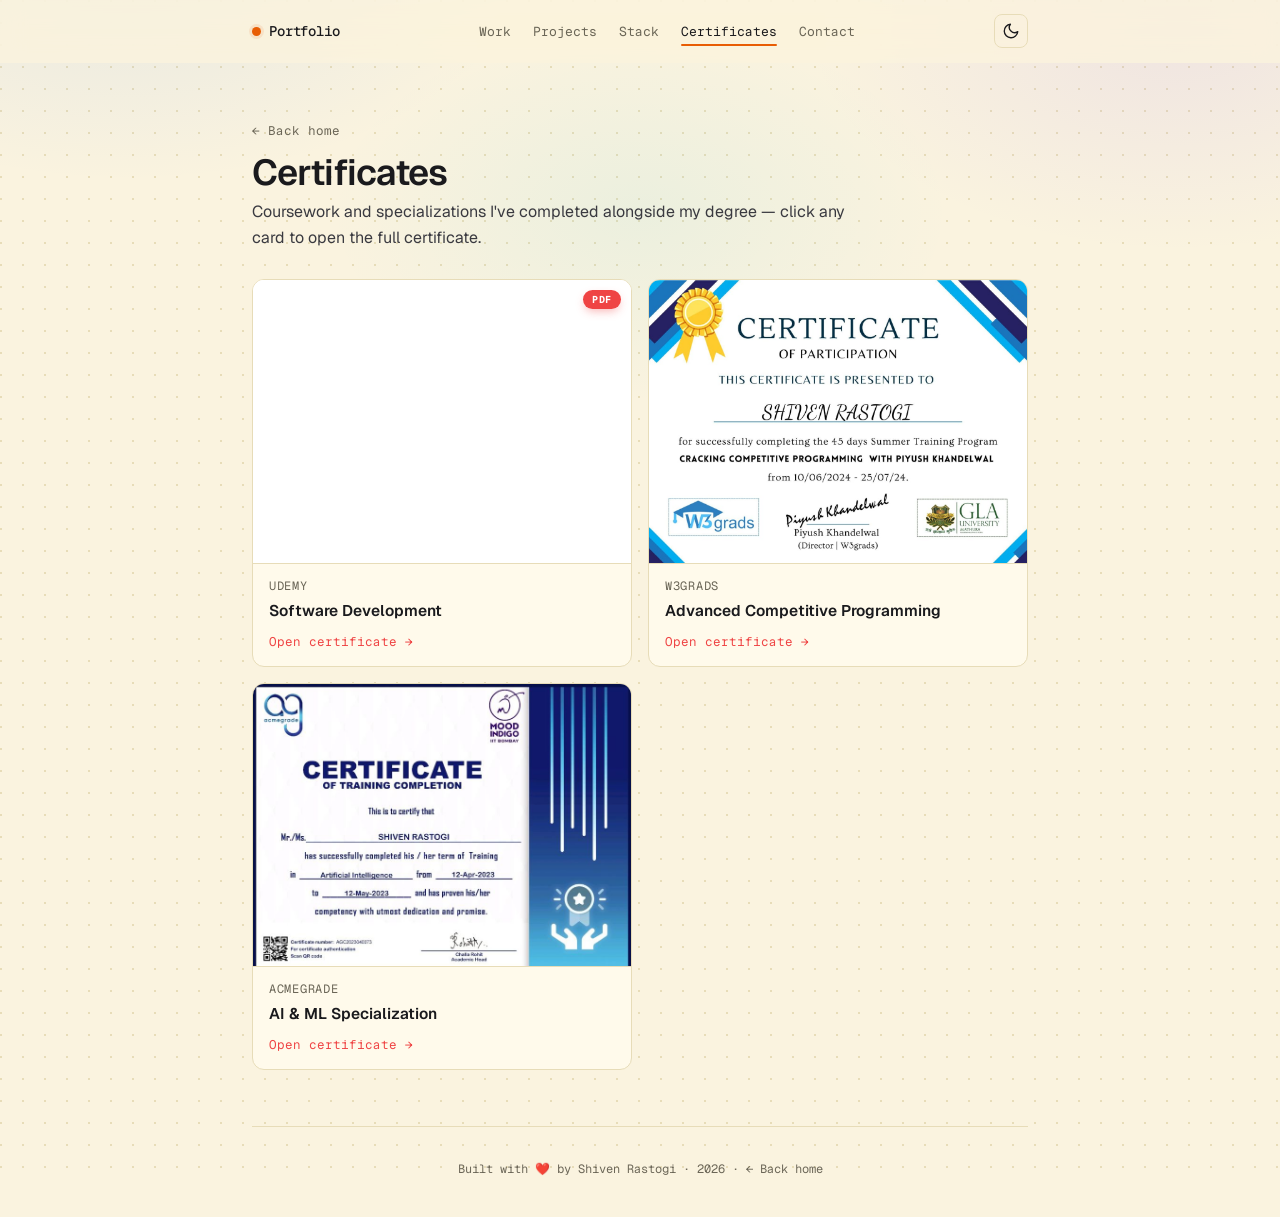
==== commit 6c358783: "Update|Finalised the site, ready to host" ====
--- a/certifications.html
+++ b/certifications.html
@@ -7,10 +7,11 @@
   <meta name="description" content="Certificates earned by Shiven Rastogi." />
   <meta name="theme-color" content="#0a1124" />
 
-  <link rel="icon" href="data:image/svg+xml,%3Csvg xmlns='http://www.w3.org/2000/svg' viewBox='0 0 64 64'%3E%3Crect width='64' height='64' rx='14' fill='%23e85d04'/%3E%3Ctext x='32' y='43' text-anchor='middle' font-family='-apple-system,Segoe UI,sans-serif' font-size='36' font-weight='700' fill='white'%3ES%3C/text%3E%3C/svg%3E" />
+  <link rel="icon" type="image/png" href="https://github.com/Shivenrastogi59.png" />
+  <link rel="apple-touch-icon" href="https://github.com/Shivenrastogi59.png" />
 
   <style>
-    html { background-color: #f7f5f0; color-scheme: light; }
+    html { background-color: #faf3df; color-scheme: light; }
     html[data-theme="dark"] { background-color: #0a1124; color-scheme: dark; }
   </style>
 
--- a/styles.css
+++ b/styles.css
@@ -4,14 +4,14 @@
    ========================================================= */
 
 :root {
-  /* light theme */
-  --bg:           #f7f5f0;
-  --bg-soft:      #efece4;
+  /* light theme — warm cream */
+  --bg:           #faf3df;          /* cream */
+  --bg-soft:      #f1e8cb;          /* warmer cream for elevated bands */
   --fg:           #1a1a1d;
   --fg-soft:      #3a3a40;
-  --muted:        #6b6b73;
-  --rule:         #e3e0d7;
-  --card:         #ffffff;
+  --muted:        #6b6657;          /* slightly warmer muted */
+  --rule:         #e7dcb8;          /* soft beige rule */
+  --card:         #fffaeb;          /* off-cream for cards (slight elevation pop) */
   --accent:       #e85d04;          /* warm coral-orange */
   --accent-soft:  rgba(232, 93, 4, 0.10);
   --selection:    rgba(232, 93, 4, 0.22);
@@ -677,6 +677,13 @@
   color: var(--fg);
   word-break: break-word;
 }
+.contact-card .v.action {
+  font-size: 12px;
+  font-weight: 400;
+  color: var(--muted);
+  font-family: var(--font-mono);
+  letter-spacing: 0.01em;
+}
 .cc-email   { --card-color: #14b8a6; }
 .cc-phone   { --card-color: #f59e0b; }
 .cc-gh      { --card-color: #6366f1; }
@@ -866,8 +873,8 @@
    ========================================================= */
 .reveal {
   opacity: 0;
-  transform: translateY(10px);
-  transition: opacity 600ms ease, transform 600ms cubic-bezier(.2,.7,.2,1);
+  transform: translateY(6px);
+  transition: opacity 280ms ease, transform 280ms cubic-bezier(.2,.7,.2,1);
 }
 .reveal.in { opacity: 1; transform: translateY(0); }
 @media (prefers-reduced-motion: reduce) {
